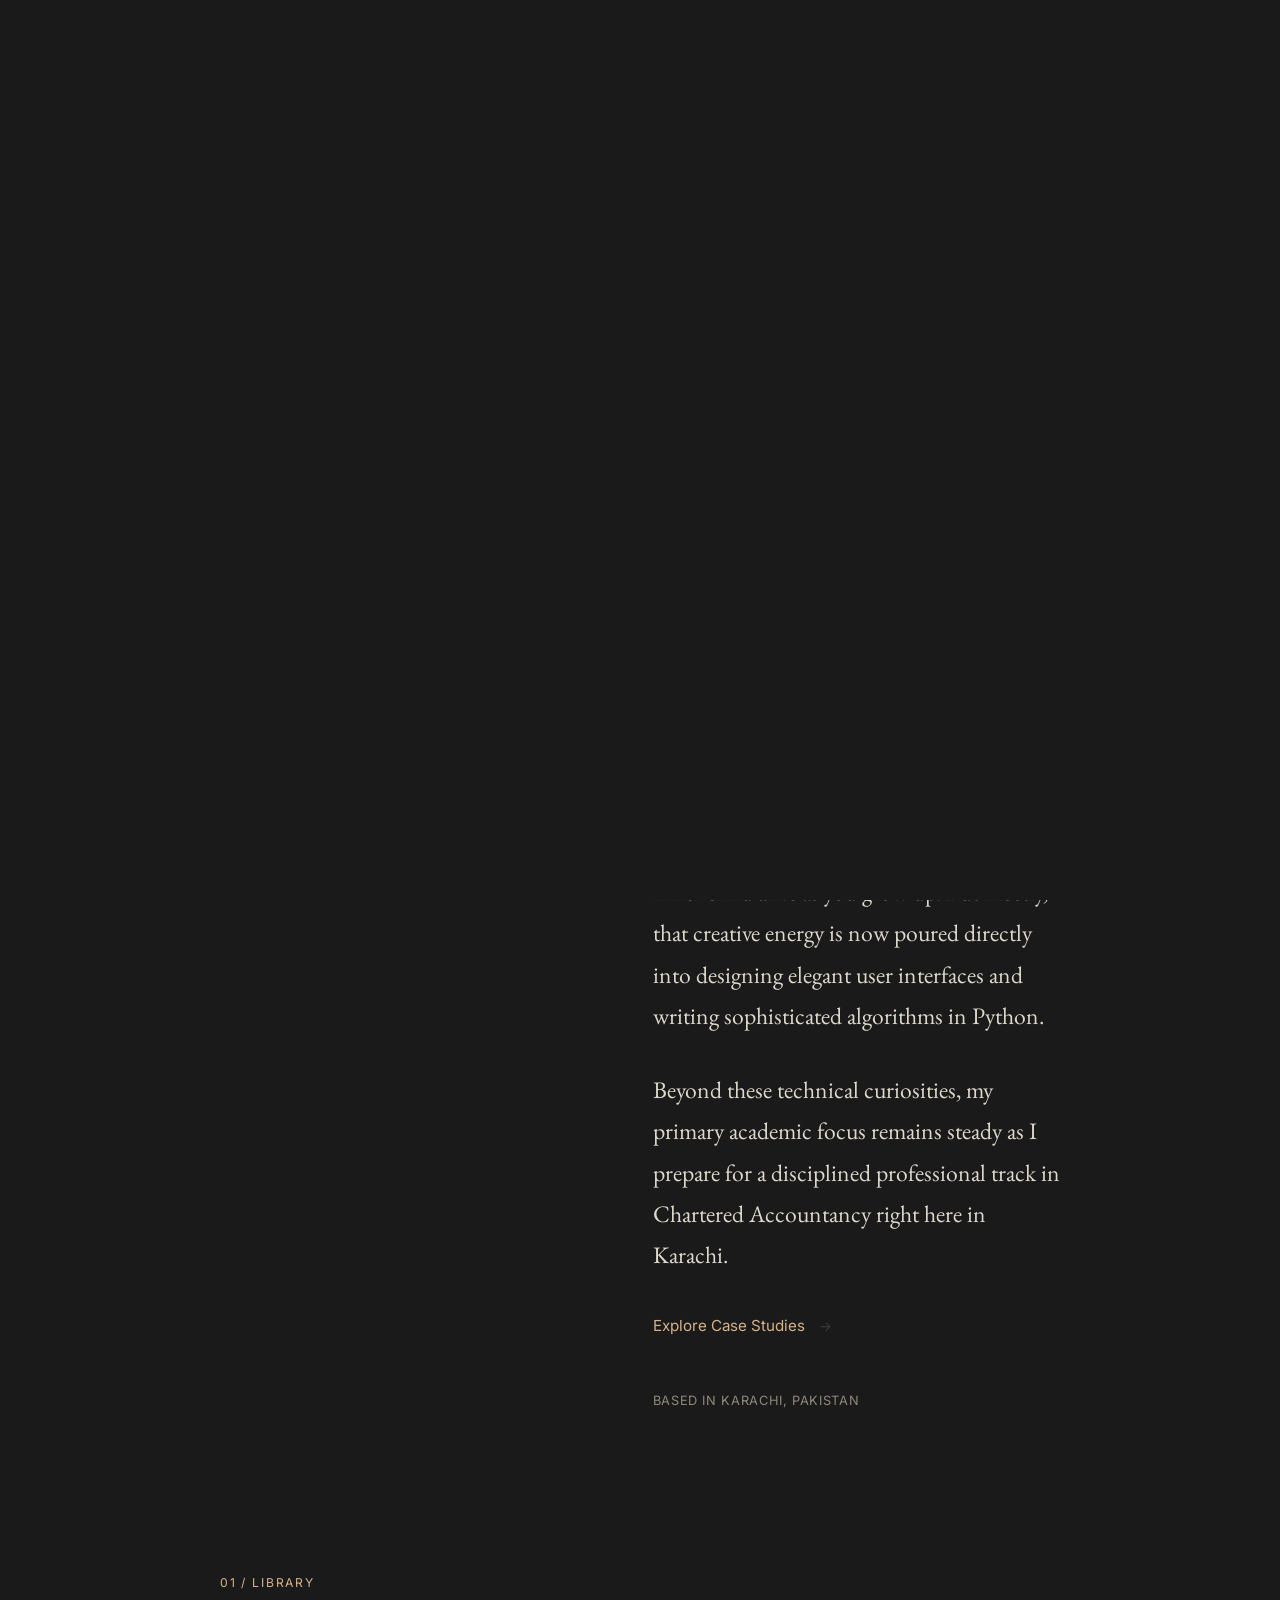
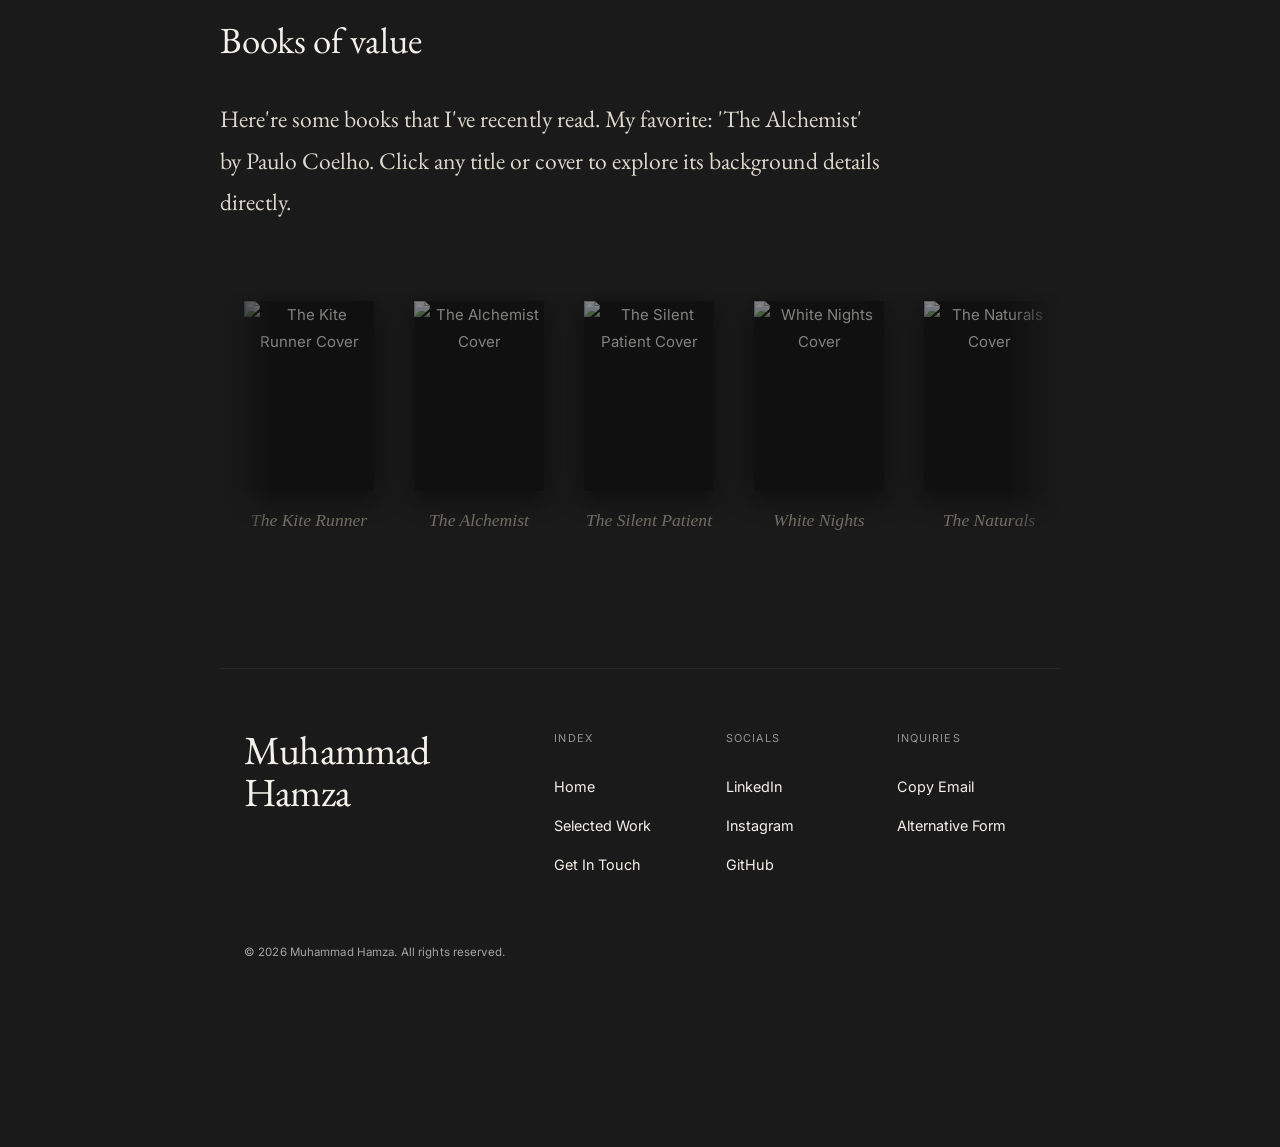
==== index.html @ 4ee31a24 "Perf/A11y: shift ink animation to word-by-word, defer heavy scripts, and inject Vercel caching" ====
<!DOCTYPE html>
<html lang="en">
<head>
    <meta charset="UTF-8">
    <meta name="viewport" content="width=device-width, initial-scale=1.0">
    <meta name="description" content="Muhammad Hamza — Student, technical hobbyist, and future Chartered Accountant. Inspired by structural design and code.">
    <meta name="google-site-verification" content="8ya0R3keSEG7zS24zyhqFqVVdqa3hj4BjKiwBQrNkWI" />
    <title>Muhammad Hamza — Portfolio & Ledger</title>
    <script src="https://cdnjs.cloudflare.com/ajax/libs/gsap/3.12.5/gsap.min.js" defer></script>
    <script src="https://cdnjs.cloudflare.com/ajax/libs/gsap/3.12.5/ScrollTrigger.min.js" defer></script>
    <script src="https://unpkg.com/lenis@1.1.18/dist/lenis.min.js" defer></script>
    <link rel="preconnect" href="https://fonts.googleapis.com">
    <link rel="preconnect" href="https://fonts.gstatic.com" crossorigin>
    <link rel="preconnect" href="https://covers.openlibrary.org">
    <link href="https://fonts.googleapis.com/css2?family=EB+Garamond:ital,wght@0,400;0,500;1,400;1,500&family=Inter:wght@300;400;500&display=swap" rel="stylesheet">
    <link rel="stylesheet" href="https://unpkg.com/lenis@1.1.18/dist/lenis.css">
    <link rel="stylesheet" href="styles.css">
    <link rel="preload" as="image" href="profile.webp" type="image/webp">
    <link rel="preload" as="image" href="https://covers.openlibrary.org/b/isbn/9781594631931-L.jpg" type="image/jpeg">
    <link rel="preload" as="image" href="https://covers.openlibrary.org/b/isbn/9780062315007-L.jpg" type="image/jpeg">
    <link rel="preload" as="image" href="https://covers.openlibrary.org/b/isbn/9781250301697-L.jpg" type="image/jpeg">
    <link rel="preload" as="image" href="https://covers.openlibrary.org/b/isbn/9780241252086-L.jpg" type="image/jpeg">
    <link rel="preload" as="image" href="https://covers.openlibrary.org/b/isbn/9781423168232-L.jpg" type="image/jpeg">
    <link rel="preload" as="image" href="https://covers.openlibrary.org/b/isbn/9781423171829-L.jpg" type="image/jpeg">

    <script type="application/ld+json">
      {
      "@context": "https://schema.org",
      "@type": "Person",
      "name": "Muhammad Hamza",
      "url": "https://muhammadhamza27-commits.github.io/",
      "sameAs": [
      "https://www.linkedin.com/in/mohammed-hamza-941672419/",
      "https://github.com/muhammadhamza27-commits",
      "https://www.instagram.com/m.hamza.2007/"
      ],
      "jobTitle": "Accountancy & Technical Hobbyist",
      "alumniOf": {
      "@type": "EducationalOrganization",
      "name": "Your Institute/University Name"
      },
      "address": {
      "@type": "PostalAddress",
      "addressLocality": "Sukkur",
      "addressCountry": "PK"
      }
      }
    </script>
</head>
<body>
  <div class="page-transition-curtain"></div>
  <div class="print-grain-overlay"></div>
  <div class="viewport-scroll-rail">
    <div class="viewport-scroll-fill"></div>
  </div>
  <div class="toast-notification"></div>

  <div class="editorial-container">
    <header class="editorial-header reveal">
      <div class="signature">
        <a href="index.html" class="name-title no-select">Muhammad Hamza</a>
      </div>
      <nav class="editorial-nav" aria-label="Primary Navigation">
        <a href="index.html" class="active-page">Main</a>
        <a href="work.html">Work</a>
        <a href="contact.html">Contact</a>
      </nav>
    </header>

    <main>
      <section class="hero-narrative reveal">
        <div class="editorial-hero-grid">
          
          <div class="hero-visual-frame">
            <img src="profile.webp" 
                alt="Muhammad Hamza" 
                class="profile-image" 
                width="459" 
                height="612" 
                decoding="async">
          </div>

          <div class="hero-prose-frame">
            <h1 class="hero-statement">I have always been a builder. In childhood, it was Lego blocks; today, it is code.</h1>
            
            <p class="body-essay ink-reveal">
              I was in the eighth grade when I first discovered the world of websites, HTML, and core programming. That early realization anchored my path, showing me how simple structural text can generate living, interactive spaces.
            </p>
            <p class="body-essay ink-reveal">
              Back in my childhood, I used to spend hours painting and drawing. I still return to canvas and brush sometimes—you have to keep your inner child alive as you grow up. But mostly, that creative energy is now poured directly into designing <span class="highlight-word">elegant user interfaces</span> and writing <span class="highlight-word">sophisticated algorithms in Python</span>.
            </p>
            <p class="body-essay ink-reveal">
              Beyond these technical curiosities, my primary academic focus remains steady as I prepare for a disciplined professional track in <span class="highlight-word">Chartered Accountancy</span> right here in <span class="highlight-word">Karachi.</span>
            </p>

            <div class="narrative-actions">
              <a class="text-link accent-link" href="work.html">Explore Case Studies</a>
              <span class="divider">→</span>
            </div>
            
            <div class="metadata-row">
              <span>Based in Karachi, Pakistan</span>
            </div>
          </div>

        </div>
      </section>

      <section id="library" class="editorial-section reveal">
        <span class="section-label">01 / Library</span>
        <h2 class="section-title">Books of value</h2>
        <div class="section-content">
          <p class="body-essay">
            Here're some books that I've recently read. My favorite: <span class="highlight-word">'The Alchemist'</span> by Paulo Coelho.
            Click any title or cover to explore its background details directly.
          </p>
          
          <div class="books-shelf-viewport">
            <div class="books-shelf-track">
              
              <a href="https://www.google.com/search?q=The+Kite+Runner+book" target="_blank" rel="noopener noreferrer" class="book-card">
                <img src="https://covers.openlibrary.org/b/isbn/9781594631931-L.jpg" alt="The Kite Runner Cover" class="book-cover">
                <span class="book-title">The Kite Runner</span>
              </a>
              
              <a href="https://www.google.com/search?q=The+Alchemist+book+Paulo+Coelho" target="_blank" rel="noopener noreferrer" class="book-card">
                <img src="https://covers.openlibrary.org/b/isbn/9780062315007-L.jpg" alt="The Alchemist Cover" class="book-cover">
                <span class="book-title">The Alchemist</span>
              </a>
              
              <a href="https://www.google.com/search?q=The+Silent+Patient+book" target="_blank" rel="noopener noreferrer" class="book-card">
                <img src="https://covers.openlibrary.org/b/isbn/9781250301697-L.jpg" alt="The Silent Patient Cover" class="book-cover">
                <span class="book-title">The Silent Patient</span>
              </a>
              
              <a href="https://www.google.com/search?q=White+Nights+book+Fyodor+Dostoevsky" target="_blank" rel="noopener noreferrer" class="book-card">
                <img src="https://covers.openlibrary.org/b/isbn/9780241252086-L.jpg" alt="White Nights Cover" class="book-cover">
                <span class="book-title">White Nights</span>
              </a>
              
              <a href="https://www.google.com/search?q=The+Naturals+book+Jennifer+Lynn+Barnes" target="_blank" rel="noopener noreferrer" class="book-card">
                <img src="https://covers.openlibrary.org/b/isbn/9781423168232-L.jpg" alt="The Naturals Cover" class="book-cover">
                <span class="book-title">The Naturals</span>
              </a>
              
              <a href="https://www.google.com/search?q=Killer+Instinct+The+Naturals+book" target="_blank" rel="noopener noreferrer" class="book-card">
                <img src="https://covers.openlibrary.org/b/isbn/9781423171829-L.jpg" alt="Killer Instinct Cover" class="book-cover">
                <span class="book-title">Killer Instinct</span>
              </a>

            </div>
          </div>
        </div>
      </section>
    </main>

    <footer class="editorial-footer no-select">
      <div class="footer-matrix">
        
        <div class="footer-brand-col">
          <h2 class="footer-identity">Muhammad<br>Hamza</h2>
        </div>

        <div class="footer-directory-col">
          <span class="directory-label">Index</span>
          <ul class="directory-list">
            <li><a href="index.html" class="directory-link">Home</a></li>
            <li><a href="work.html" class="directory-link">Selected Work</a></li>
            <li><a href="contact.html" class="directory-link">Get In Touch</a></li>
          </ul>
        </div>

        <div class="footer-directory-col">
          <span class="directory-label">Socials</span>
          <ul class="directory-list">
            <li><a href="https://www.linkedin.com/in/mohammed-hamza-941672419/" target="_blank" rel="noopener noreferrer" class="directory-link">LinkedIn</a></li>
            <li><a href="https://www.instagram.com/m.hamza.2007/" target="_blank" rel="noopener noreferrer" class="directory-link">Instagram</a></li>
            <li><a href="https://github.com/muhammadhamza27-commits" target="_blank" rel="noopener noreferrer" class="directory-link">GitHub</a></li>
          </ul>
        </div>

        <div class="footer-directory-col">
          <span class="directory-label">Inquiries</span>
          <ul class="directory-list">
            <li><a href="#" id="email-copy-link" class="directory-link copy-email">Copy Email</a></li>
            <li><a href="https://docs.google.com/forms/d/e/1FAIpQLSfZaO0XqTc-kHXnE5SgjkXE6AfmqUNcoO1QNK1eS-RgxHBlfg/viewform?usp=publish-editor" target="_blank" rel="noopener noreferrer" class="directory-link">Alternative Form</a></li>
          </ul>
        </div>

      </div>

      <div class="footer-baseline">
        <p class="copyright-text">&copy; 2026 Muhammad Hamza. All rights reserved.</p>
      </div>
    </footer>
  </div>
  <script src="script.js" defer></script>
</body>
</html>
---- styles.css ----
/* ==========================================================
   Editorial Atmosphere
   Quiet • Architectural • Timeless
   ========================================================== */

:root {
  --bg: rgb(26, 26, 26);          /* Deep charcoal black */
  --text: #f4f1ea;       /* Premium vintage book cream */
  --muted: #8e897d;      /* Low-contrast editorial warm grey */
  --accent: #d4b28c;     /* Muted bronze / gold text ink */
  --editorial-highlight: #7c8c68; /* Low-saturation organic green highlight */
  --font-body: 'Inter', system-ui, sans-serif;
  --font-display: 'EB Garamond', 'Adobe Caslon Pro', Georgia, serif;
  --max-width: 840px;    
}

/* ==========================================================
   Custom Editorial Text Selection 
   ========================================================== */
::selection {
  background-color: rgba(212, 178, 140, 0.25); /* Monastic Bronze Tint Example */
  color: #ffffff;
}

/* Safari specific styling path safety */
::-webkit-selection {
  background-color: rgba(212, 178, 140, 0.25);
  color: #ffffff;
}

* {
  box-sizing: border-box;
}

/* ==========================================================
   UI Layout Selection Prevention (Preserves Specificity)
   ========================================================== */

/* 1. Global Safety Reset: Target operational and interactive frames */
.editorial-header,
.editorial-footer,
.form-submit-btn,
.no-select,
nav,
a, 
button {
  -webkit-user-select: none; /* Safari */
  -moz-user-select: none;    /* Firefox */
  -ms-user-select: none;     /* IE10+/Edge */
  user-select: none;         /* Standard syntax */
}

/* 2. Explicit Override: Force content fields to remain fully interactive */
.body-essay,
.hero-statement,
p,
span:not(.ink-word):not(.ink-char),
article {
  -webkit-user-select: text;
  -moz-user-select: text;
  -ms-user-select: text;
  user-select: text;
}

/* --------------------------------------------------------
   Cinematic Page Transition (The Curtain)
   -------------------------------------------------------- */
.page-transition-curtain {
  position: fixed;
  top: 0;
  left: 0;
  width: 100vw;
  height: 100vh;
  background-color: var(--bg); 
  z-index: 999999; 
  transform-origin: top center;
  pointer-events: none; 
  transform: scaleY(1); 
  will-change: transform;
}

/* --------------------------------------------------------
   Custom Viewport Experience
   -------------------------------------------------------- */
html {
  background-color: var(--bg);
  scrollbar-width: none; 
}

html::-webkit-scrollbar {
  display: none; 
}

/* Architectural Edge Rail */
.viewport-scroll-rail {
  position: fixed;
  top: 0;
  right: 0;
  width: 5px; 
  height: 100vh;
  background-color: rgba(255, 255, 255, 0.03); 
  z-index: 9998;
  pointer-events: none; 
}

.viewport-scroll-fill {
  width: 100%;
  height: 100%;
  background: linear-gradient(to bottom, var(--accent) 0%, var(--editorial-highlight) 100%);
  transform-origin: top center;
  transform: scaleY(0); 
  will-change: transform;
}

body {
  margin: 0;
  min-height: 100vh;
  color: var(--text);
  font-family: var(--font-body);
  background-color: var(--bg);
  line-height: 1.8;
  font-size: 15px;
  -webkit-font-smoothing: antialiased;
}

/* Strip browser default styling from links */
a, a:visited, a:hover, a:active {
  color: inherit;
  text-decoration: none;
}

/* --- Master Grid Restraint (GSAP Fixed Margin) --- */
.editorial-container {
  width: min(calc(100% - 48px), var(--max-width));
  margin: 180px auto 120px; 
  padding: 0;
}

/* --------------------------------------------------------
   High-Tension Sticky Header Architecture
   -------------------------------------------------------- */
.editorial-header {
  position: fixed;
  top: 0;
  left: 0;
  width: 100%;
  padding: 24px 0 12px 0; 
  z-index: 1000;
  background-color: rgba(26, 26, 26, 0.85); 
  backdrop-filter: blur(12px); 
  -webkit-backdrop-filter: blur(12px);
  border-bottom: 1px solid rgba(255, 255, 255, 0.04); 
  display: flex;
  flex-direction: column;
  align-items: center; 
  gap: 12px; 
  will-change: transform;
}

.name-title {
  font-family: var(--font-display);
  font-size: 3.1rem;
  font-weight: 400;
  font-style: italic;
  letter-spacing: -0.02em;
  color: var(--text);
  line-height: 1; 
  text-align: center;
}

/* --------------------------------------------------------
   Navigation & Ledger Rule Setup
   -------------------------------------------------------- */
.editorial-nav {
  display: flex;
  justify-content: center;
  gap: 32px;
  font-size: 0.85rem;
  letter-spacing: 0.06em;
  text-transform: uppercase;
  position: relative;
  padding-bottom: 4px; 
  width: max-content;
}

.editorial-nav a {
  color: var(--muted);
  will-change: opacity, color; 
  transition: color 0.3s ease;
}

.editorial-nav .active-page {
  color: var(--text);
  opacity: 1;
}

.nav-ledger-marker {
  position: absolute;
  bottom: 0;
  left: 0;
  height: 1px;
  background-color: var(--accent);
  width: 0px;
  pointer-events: none;
  transform-origin: left center;
  will-change: transform, width;
}

/* --------------------------------------------------------
   Narrative Main Engine Spacing
   -------------------------------------------------------- */
main {
  display: flex;
  flex-direction: column;
  gap: 160px;
}

.editorial-hero-grid {
  display: grid;
  grid-template-columns: 0.95fr 1.05fr;
  gap: 64px;
  align-items: start;
}

.hero-visual-frame {
  width: 100%;
  aspect-ratio: 3 / 4;
  background-color: #0d0d0d;
  border: 1px solid rgba(255, 255, 255, 0.04);
  overflow: hidden;
  position: relative;
}

.profile-image {
  width: 100%;          /* Forces the image to adapt to the fluid grid container */
  height: 100%;         /* Spans the full height of the grid cell */
  object-fit: cover;    /* Crucial: Prevents stretching/distortion by cropping cleanly */
  object-position: center; 
  display: block;
}

.portrait-img-raw {
  width: 100%;
  height: 100%; 
  object-fit: cover;
  display: block;
  filter: grayscale(15%) contrast(1.03);
}

.hero-visual-frame:hover .portrait-img-raw {
  filter: grayscale(0%) contrast(1.05);
}

.hero-prose-frame {
  display: flex;
  flex-direction: column;
  gap: 32px;
}

.hero-statement {
  font-family: var(--font-display);
  font-size: clamp(2.1rem, 4.5vw, 3.2rem);
  font-weight: 400;
  line-height: 1.2;
  letter-spacing: -0.02em;
  text-wrap: balance;
  color: var(--text);
  margin: 0 0 8px 0;
}

.body-essay {
  font-family: var(--font-display);
  font-size: 1.48rem;
  font-weight: 400;
  line-height: 1.75;
  color: #ded9cd;
  margin: 0;
  max-width: 60ch;
}

.editorial-emphasis {
  font-family: var(--font-display);
  font-style: italic;
  font-weight: 400;
  color: var(--text); 
}

.highlight-link { color: var(--editorial-highlight); }
.text-link, .inline-underline, .highlight-link {
  position: relative;
  text-decoration: none !important;
  border-bottom: none !important;
  padding-bottom: 2px;
}
.text-link::after, .inline-underline::after, .highlight-link::after {
  content: '';
  position: absolute;
  left: 0;
  bottom: -2px;
  width: 100%;
  height: 1px;
  background-color: currentColor;
  transition: transform 0.6s cubic-bezier(0.19, 1, 0.22, 1);
}
.text-link::after { transform: scaleX(0); transform-origin: right center; }
.text-link:hover::after { transform: scaleX(1); transform-origin: left center; }
.inline-underline::after, .highlight-link::after { transform: scaleX(1); transform-origin: left center; }
.inline-underline::after { background-color: var(--accent); }
.highlight-link::after { background-color: rgba(124, 140, 104, 0.6); }
.inline-underline:hover::after, .highlight-link:hover::after { transform: scaleX(0); transform-origin: right center; }

.narrative-actions { display: flex; align-items: center; gap: 14px; font-size: 0.95rem; margin-top: 4px; }
.text-link:hover ~ .divider { color: var(--accent); transition: color 0.6s ease; }
.accent-link { color: var(--accent); }
.divider { color: rgba(255, 255, 255, 0.15); font-size: 0.85rem; }

.metadata-row {
  display: flex;
  flex-direction: column;
  gap: 6px;
  font-size: 0.8rem;
  letter-spacing: 0.05em;
  color: var(--muted);
  text-transform: uppercase;
  margin-top: 16px;
}

.editorial-section { display: flex; flex-direction: column; gap: 24px; }
.section-label { font-size: 0.76rem; text-transform: uppercase; letter-spacing: 0.15em; color: var(--accent); }
.section-title { font-family: var(--font-display); font-size: 2.3rem; font-weight: 400; line-height: 1.2; margin: 0 0 12px 0; }
.section-content { display: flex; flex-direction: column; gap: 28px; }

/* --------------------------------------------------------
   Scrollytelling Path & Timelines
   -------------------------------------------------------- */
.narrative-timeline { display: flex; flex-direction: column; gap: 40px; }
.timeline-row { display: flex; flex-direction: column; gap: 10px; padding-bottom: 24px; border-bottom: 1px solid rgba(255, 255, 255, 0.04); transition: border-bottom-color 0.4s ease; }
.timeline-row:hover { border-bottom-color: rgba(212, 178, 140, 0.2); }
.timeline-meta { font-size: 0.85rem; color: var(--accent); letter-spacing: 0.02em; }
.timeline-body { font-family: var(--font-display); font-size: 1.4rem; color: #ded9cd; margin: 0; }

.timeline-scroll-wrapper {
  position: relative;
  display: flex;
  gap: 40px;
  top: 0;
  height: 100%;
}
.timeline-scroll-wrapper .narrative-timeline { flex: 1; }

.scroll-track { position: relative; width: 2px; flex-shrink: 0; margin-top: 8px; margin-bottom: 24px; }
.scroll-line-bg { position: absolute; top: 0; left: 50%; transform: translateX(-50%); width: 1px; height: 100%; background-color: rgba(255, 255, 255, 0.06); }
.scroll-line-fill { position: absolute; top: 0; left: 50%; transform: translateX(-50%) scaleY(0); transform-origin: top center; width: 1px; height: 100%; background: linear-gradient(to bottom, transparent 0%, rgba(212, 178, 140, 0.2) 40%, var(--accent) 100%); will-change: transform; }
.scroll-dot { position: absolute; top: 0; left: 50%; transform: translate(-50%, 0); width: 7px; height: 7px; border-radius: 50%; background-color: var(--text); box-shadow: 0 0 12px 2px rgba(212, 178, 140, 0.4); z-index: 2; will-change: top; outline: none; }
.scroll-dot:focus { outline: 2px solid var(--accent); outline-offset: 2px; }

@media (max-width: 768px) {
  .scroll-dot { width: 12px; height: 12px; transform: translate(-50%, -50%); }
}

/* Bookshelf */
.books-shelf-viewport { width: 100%; position: relative; margin-top: 40px; padding-bottom: 20px; mask-image: linear-gradient(to right, transparent, #000 6%, #000 94%, transparent); -webkit-mask-image: linear-gradient(to right, transparent, #000 6%, #000 94%, transparent); }
.books-shelf-track { display: flex; gap: 40px; overflow-x: auto; overflow-y: hidden; padding: 10px 24px 32px 24px; scrollbar-width: thin; scrollbar-color: rgba(212, 178, 140, 0.25) rgba(255, 255, 255, 0.02); }
.books-shelf-track::-webkit-scrollbar { height: 3px; }
.books-shelf-track::-webkit-scrollbar-track { background: rgba(255, 255, 255, 0.02); border-radius: 4px; margin: 0 40px; }
.books-shelf-track::-webkit-scrollbar-thumb { background: rgba(212, 178, 140, 0.25); border-radius: 4px; }
.books-shelf-track::-webkit-scrollbar-thumb:hover { background: var(--accent); box-shadow: 0 0 10px rgba(212, 178, 140, 0.4); }

.book-card { display: flex; flex-direction: column; gap: 14px; align-items: center; text-align: center; width: 130px; flex-shrink: 0; color: inherit; cursor: pointer; position: relative; outline: none; }
.book-card:focus-visible .book-cover { outline: 2px solid var(--accent); outline-offset: 4px; }
.book-cover { height: 190px; width: 130px; object-fit: cover; background-color: #0d0d0d; filter: grayscale(40%) contrast(0.9) brightness(0.65); opacity: 0.85; box-shadow: 0 8px 24px rgba(0, 0, 0, 0.8); transition: transform 0.6s cubic-bezier(0.19, 1, 0.22, 1), filter 0.6s cubic-bezier(0.19, 1, 0.22, 1), opacity 0.6s cubic-bezier(0.19, 1, 0.22, 1), box-shadow 0.6s cubic-bezier(0.19, 1, 0.22, 1); }
.book-title { font-family: "Cormorant Garamond", serif; font-size: 1.1rem; font-style: italic; color: var(--muted); opacity: 0.75; transition: transform 0.6s cubic-bezier(0.19, 1, 0.22, 1), color 0.4s ease, opacity 0.4s ease; }

.books-shelf-track:hover .book-cover { filter: grayscale(50%) contrast(0.9) brightness(0.5); opacity: 0.7; }
.books-shelf-track:hover .book-title { opacity: 0.5; }
.books-shelf-track .book-card:hover .book-cover { transform: translateY(-8px) scale(1.03); filter: grayscale(0%) contrast(1.05) brightness(1); opacity: 1; box-shadow: 0 22px 44px rgba(0, 0, 0, 0.6), 0 0 24px rgba(212, 178, 140, 0.25); }
.books-shelf-track .book-card:hover .book-title { transform: translateY(-4px); color: var(--accent); opacity: 1; }

html.lenis, html.lenis body { height: auto; }
.lenis.lenis-smooth { scroll-behavior: auto !important; }
.lenis.lenis-smooth [data-lenis-prevent] { overscroll-behavior: contain; }
.lenis.lenis-stopped { overflow: hidden; }

/* ==========================================================
   Responsive Viewport Balancing (Mobile High-Tension)
   ========================================================== */
@media (max-width: 768px) {
  .editorial-container { margin-top: 90px; padding-top: 0; }
  .editorial-header { padding: 16px 0 8px 0; gap: 4px; }
  .name-title { font-size: 2rem; }
  .editorial-nav { width: 100%; gap: 16px; font-size: 0.75rem; padding-bottom: 4px; }
  .editorial-nav a { padding: 2px 8px; }
  .editorial-hero-grid { grid-template-columns: 1fr; gap: 40px; }
  .books-shelf-viewport { mask-image: none; -webkit-mask-image: none; }
  .books-shelf-track { gap: 28px; padding: 0 16px; }
  .book-card { width: 115px; }
  .book-cover { height: 165px; width: 115px; }
  .book-title { font-size: 1rem; }
  .timeline-scroll-wrapper { gap: 24px; top: 0; height: 100%; }
}

/* --------------------------------------------------------
   Editorial Lists (Work & Academics Fix)
   -------------------------------------------------------- */
.section-content ul {
  list-style: none;
  padding: 0;
  margin: 0;
  display: flex;
  flex-direction: column;
  gap: 12px;
}

.section-content li {
  font-family: var(--font-display);
  font-size: 1.48rem;
  font-weight: 400;
  line-height: 1.75;
  color: #ded9cd;
  position: relative;
  padding-left: 24px;
}

/* Custom architectural bullet point */
.section-content li::before {
  content: '•'; 
  position: absolute;
  left: 4px;
  color: var(--accent);
  font-size: 1.2rem;
  opacity: 0.7;
}

/* Soften the bold tags to match the premium cream text */
.section-content li strong {
  color: var(--text);
  font-weight: 500;
  letter-spacing: 0.01em;
}

/* ==========================================================
   Architectural Ledger Form Aesthetics
   ========================================================== */

.editorial-form {
  margin: 32px 0 48px 0;
  display: flex;
  flex-direction: column;
  gap: 40px;
  width: 100%;
}

.form-group-row {
  display: grid;
  grid-template-columns: 1fr 1fr;
  gap: 40px;
}

@media (max-width: 768px) {
  .form-group-row {
    grid-template-columns: 1fr;
    gap: 40px;
  }
}

.form-group {
  display: flex;
  flex-direction: column;
  gap: 8px;
  position: relative;
}

.form-group label {
  font-family: var(--font-body);
  font-size: 0.72rem;
  text-transform: uppercase;
  letter-spacing: 0.12em;
  color: var(--accent);
  font-weight: 500;
}

@media (max-width: 768px) {
  .form-group label {
    font-size: 0.85rem;
  }
}

.form-group input,
.form-group textarea {
  background: transparent;
  border: none;
  border-bottom: 1px solid rgba(255, 255, 255, 0.08);
  padding: 10px 0;
  color: var(--text);
  font-family: var(--font-display);
  font-size: 1.25rem;
  outline: none;
  border-radius: 0;
  transition: border-color 0.4s cubic-bezier(0.19, 1, 0.22, 1);
  -webkit-appearance: none;
  -moz-appearance: none;
  appearance: none;
}
.form-group textarea {
  resize: vertical;
  line-height: 1.6;
}

/* Custom Print-Ink Style Placeholders */
.form-group input::placeholder,
.form-group textarea::placeholder {
  color: rgba(255, 255, 255, 0.15);
  font-family: var(--font-display);
  font-size: 1.15rem;
  font-style: italic;
  transition: color 0.3s ease;
}

/* Dynamic Focus Engine */
.form-group input:focus::placeholder,
.form-group textarea:focus::placeholder {
  color: rgba(255, 255, 255, 0.03);
}

.form-group input:focus,
.form-group textarea:focus {
  border-bottom-color: var(--accent);
}

/* High-Tension Minimal Submission Block Button */
.form-submit-btn {
  align-self: flex-start;
  background: transparent;
  border: 1px solid rgba(212, 178, 140, 0.3);
  color: var(--accent);
  font-family: var(--font-body);
  font-size: 0.8rem;
  text-transform: uppercase;
  letter-spacing: 0.1em;
  padding: 14px 32px;
  cursor: pointer;
  position: relative;
  overflow: hidden;
  transition: color 0.5s cubic-bezier(0.19, 1, 0.22, 1), 
              border-color 0.5s cubic-bezier(0.19, 1, 0.22, 1),
              transform 0.3s ease;
}

.form-submit-btn:hover {
  color: var(--bg);
  border-color: var(--text);
}

.form-submit-btn::before {
  content: '';
  position: absolute;
  top: 0;
  left: 0;
  width: 100%;
  height: 100%;
  background-color: var(--text);
  transform: scaleY(0);
  transform-origin: bottom center;
  z-index: -1;
  transition: transform 0.5s cubic-bezier(0.19, 1, 0.22, 1);
}

.form-submit-btn:hover::before {
  transform: scaleY(1);
  transform-origin: top center;
}

.form-submit-btn:disabled {
  opacity: 0.6;
  cursor: not-allowed;
}

/* Form Feedback Messages */
.form-feedback {
  display: flex;
  align-items: center;
  gap: 12px;
  font-size: 0.9rem;
  margin-top: 16px;
  min-height: 20px;
}

.form-loading {
  display: none;
  align-items: center;
  gap: 8px;
  color: var(--accent);
}

.form-loading.active {
  display: flex;
}

.form-loading::after {
  content: '';
  width: 16px;
  height: 16px;
  border: 2px solid rgba(212, 178, 140, 0.3);
  border-top: 2px solid var(--accent);
  border-radius: 50%;
  animation: spin 0.8s linear infinite;
}

@keyframes spin {
  to { transform: rotate(360deg); }
}

.form-success {
  display: none;
  color: var(--editorial-highlight);
}

.form-success.active {
  display: block;
}

/* Toast Notification */
.toast-notification {
  position: fixed;
  bottom: 20px;
  left: 20px;
  padding: 12px 20px;
  background-color: rgba(26, 26, 26, 0.95);
  color: var(--accent);
  border: 1px solid var(--accent);
  font-family: var(--font-body);
  font-size: 0.85rem;
  opacity: 0;
  transform: translateY(20px);
  pointer-events: none;
  transition: opacity 0.3s ease, transform 0.3s ease;
  z-index: 10000;
  max-width: 300px;
  border-radius: 2px;
}

.toast-notification.active {
  opacity: 1;
  transform: translateY(0);
  pointer-events: auto;
}

@media (max-width: 768px) {
  .toast-notification {
    bottom: 10px;
    left: 10px;
    right: 10px;
    max-width: none;
  }
}

.form-submit-btn:active {
  transform: scale(0.96);
  background-color: rgba(212, 178, 140, 0.1);
}

/* Contact Channels / Socials Grid */
.contact-channels {
  display: grid;
  grid-template-columns: repeat(auto-fit, minmax(200px, 1fr));
  gap: 2rem;
  margin-top: 4rem;
  padding-top: 2rem;
  border-top: 1px solid rgba(0, 0, 0, 0.08); /* Or matching your text color with low opacity */
}

.channel-item {
  display: flex;
  flex-direction: column;
  gap: 0.5rem;
}

.channel-label {
  font-family: 'Inter', sans-serif;
  font-size: 0.75rem;
  text-transform: uppercase;
  letter-spacing: 0.05em;
  opacity: 0.5;
}

.contact-channels .text-link {
  font-family: 'EB Garamond', serif;
  font-size: 1.1rem;
  color: inherit;
  text-decoration: none;
  border-bottom: 1px solid transparent;
  transition: border-color 0.3s ease, opacity 0.3s ease;
  width: fit-content;
}

.contact-channels .text-link:hover {
  border-bottom-color: currentColor;
  opacity: 0.8;
}

/* Responsive adjustment for small Viewports */
@media (max-width: 600px) {
  .contact-channels {
    grid-template-columns: 1fr;
    gap: 1.5rem;
  }
}

/* ==========================================================
   Monotype Ink-Settling Effect
   ========================================================== */
.ink-reveal {
  position: relative;
  /* Prevent screen readers from reading the individual spans */
  /* The JS will handle the ARIA attributes to keep it accessible */
}

/* Mobile viewports: Text loads as normal, static, perfectly legible prose */
.ink-word {
  display: inline-block;
}

/* Desktop viewports: Prepare elements for the hardware-accelerated ink settling reveal */
@media (min-width: 769px) {
  .ink-char {
    display: inline-block;
    opacity: 0.08; /* The ghostly structural hint */
    color: var(--muted);
    filter: blur(4px);
    will-change: opacity, transform;
  }
}

.ink-word, .ink-char {
  display: inline-block;
  /* Tell the graphics card to prepare these properties on a separate composition layer */
  will-change: opacity, transform; 
}

/* ==========================================================
   Isolated UI Layout Selection Protection
   ========================================================== */

/* 1. Target structural layout frames without overriding typography classes */
.editorial-header,
.name-title,
.editorial-nav,
.editorial-footer,
.form-submit-btn,
.section-label,
.metadata-row,
.viewport-scroll-rail,
a, 
button {
  -webkit-user-select: none !important; /* Safari */
  -moz-user-select: none !important;    /* Firefox */
  -ms-user-select: none !important;     /* IE10+/Edge */
  user-select: none !important;         /* Standard syntax */
}

/* 2. Lock text content blocks as explicitly selectable */
.hero-statement,
.body-essay,
.timeline-body,
.section-content li,
p {
  -webkit-user-select: text !important;
  -moz-user-select: text !important;
  -ms-user-select: text !important;
  user-select: text !important;
}

/* ==========================================================
   Asymmetric Multi-Column Footer System
   ========================================================== */
.editorial-footer {
  background-color: var(--bg, #1a1a1a);
  padding: 60px 0 4rem;
  margin-top: 80px;
  width: 100%;
  box-sizing: border-box;
  display: flex;
  flex-direction: column;
  align-items: center;
  border-top: 1px solid rgba(255, 255, 255, 0.05);
}

.footer-matrix {
  display: grid;
  /* 4-column layout: Left branding column gets double space (2 parts), others get 1 part */
  grid-template-columns: 2fr 1fr 1fr 1fr; 
  gap: 3rem 2rem;
  width: min(calc(100% - 48px), 840px);
  align-items: start;
  margin: 0 auto 4rem;
}

/* --- Brand Identity Column --- */
.footer-identity {
  font-family: 'EB Garamond', serif;
  font-size: 2.5rem; /* Large, crisp branding presence */
  font-weight: 400;
  color: var(--text, #f4f1ea);
  line-height: 1.05;
  letter-spacing: -0.02em;
  margin: 0;
}

/* --- Directory Alignment Rails --- */
.footer-directory-col {
  display: flex;
  flex-direction: column;
  gap: 1.5rem;
}

.directory-label {
  font-family: 'Inter', sans-serif;
  font-size: 0.68rem;
  color: #949494; /* Boosted from low-contrast opacity layer to pass AA compliance standard */
  text-transform: uppercase;
  letter-spacing: 0.1em;
}

.directory-list {
  list-style: none;
  padding: 0;
  margin: 0;
  display: flex;
  flex-direction: column;
  gap: 0.75rem; /* Clean vertical spacing between menu links */
}

.directory-link {
  font-family: 'Inter', sans-serif;
  font-size: 0.9rem;
  color: var(--text);
  text-decoration: none;
  transition: color 0.35s cubic-bezier(0.25, 1, 0.5, 1);
  display: inline-block;
  width: fit-content;
}

/* Thematic Interaction State */
.directory-link:hover {
  color: var(--accent, #d4b28c); /* Shifts to your signature vintage bronze on hover */
}

/* --- Baseline Copyright Layout --- */
.footer-baseline {
  width: min(calc(100% - 48px), 840px);
  display: flex;
  justify-content: flex-start;
  align-items: center;
  margin: 0 auto;
}

.copyright-text {
  font-family: 'Inter', sans-serif;
  font-size: 0.72rem;
  color: rgba(255, 255, 255, 0.6); /* Shifted from 0.25 opacity up to 0.6 to clear contrast minimums */
  letter-spacing: 0.01em;
  margin: 0;
}

/* ==========================================================
   Responsive Adaptation Matrix (Mobile and Tablets)
   ========================================================== */
@media (max-width: 1024px) {
  .footer-matrix {
    /* Transition to 2-column layout on tablets */
    grid-template-columns: repeat(2, 1fr);
    gap: 2.5rem 1.5rem;
  }
}

@media (max-width: 768px) {
  .editorial-footer {
    padding: 40px 0 2rem;
    margin-top: 60px;
  }

  .footer-matrix {
    /* Collapse down to a clean, single-column reading flow on smartphones */
    grid-template-columns: 1fr;
    gap: 2.5rem;
    margin-bottom: 3rem;
  }

  .footer-identity {
    font-size: 1.8rem;
  }
  
  .footer-directory-col {
    gap: 1rem;
  }
}

.ink-word {
  display: inline-block;
  transform-origin: center center;
  will-change: transform, opacity, filter;
}
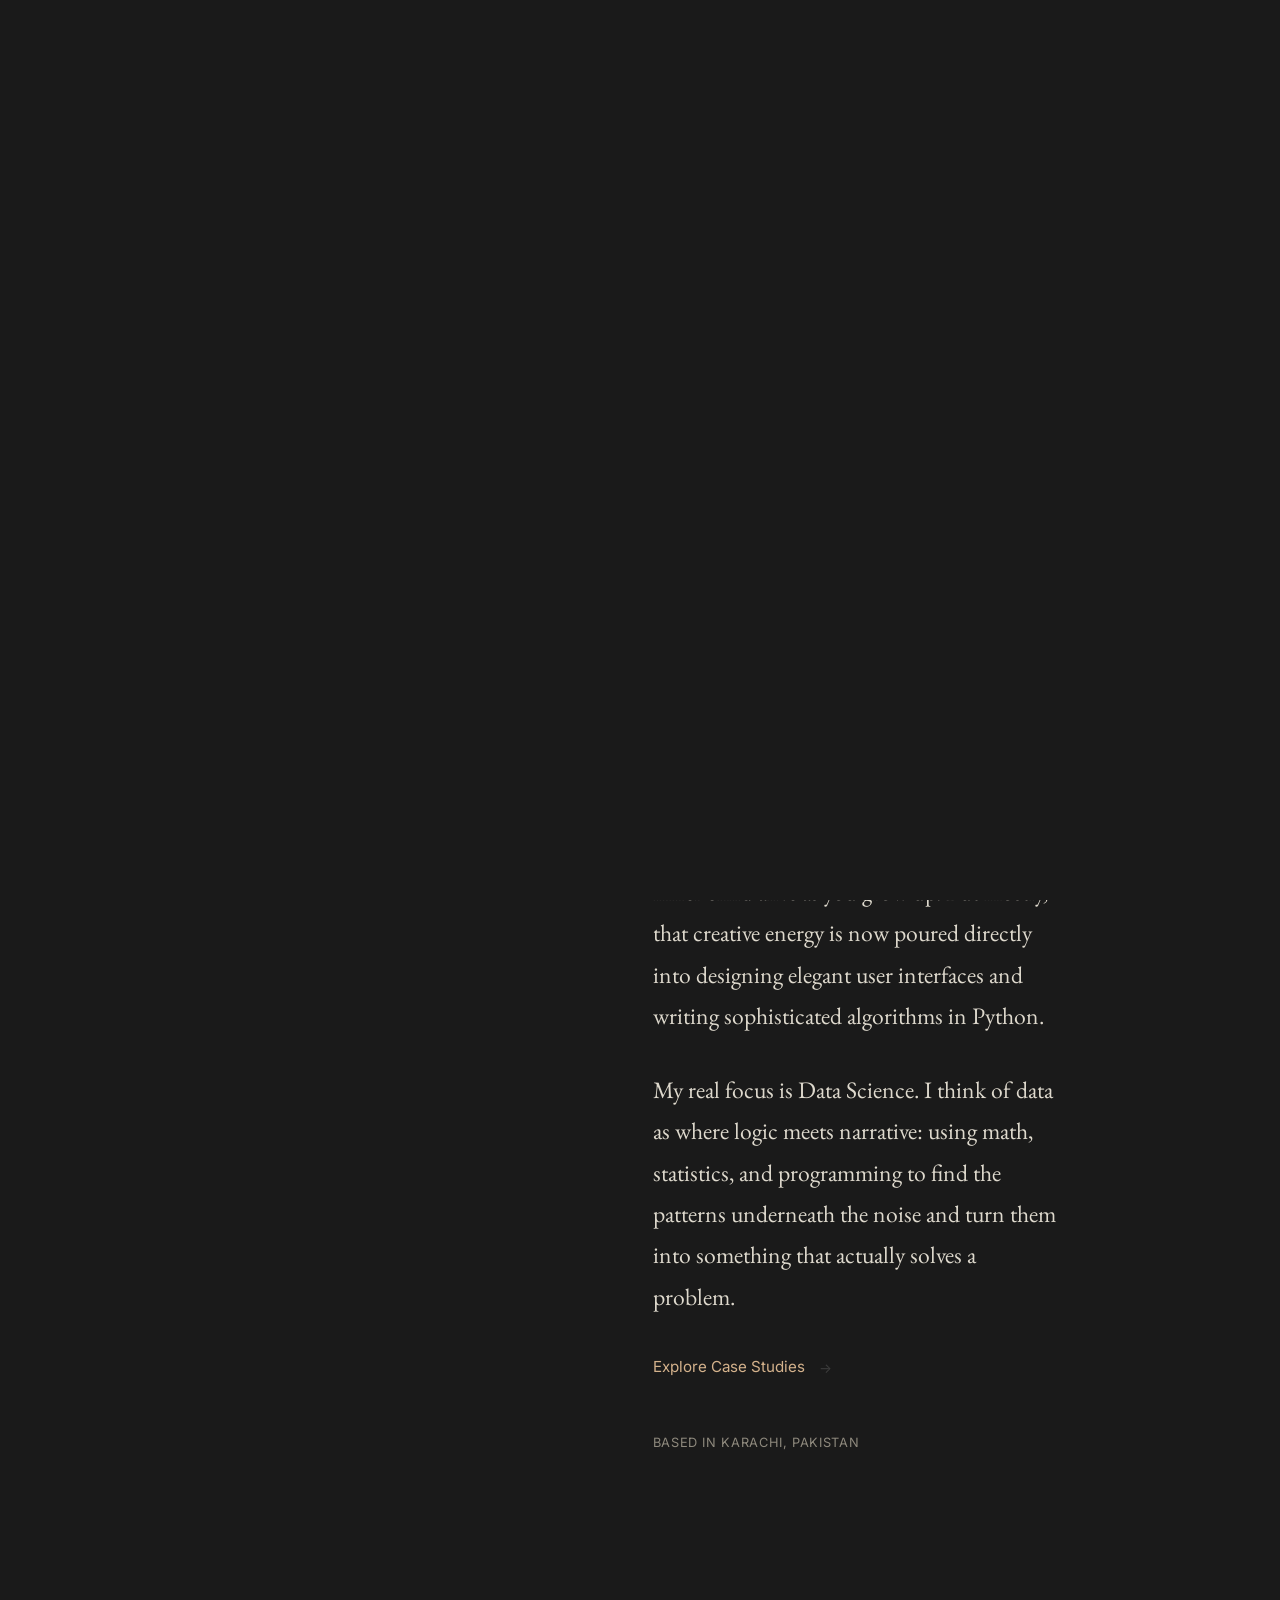
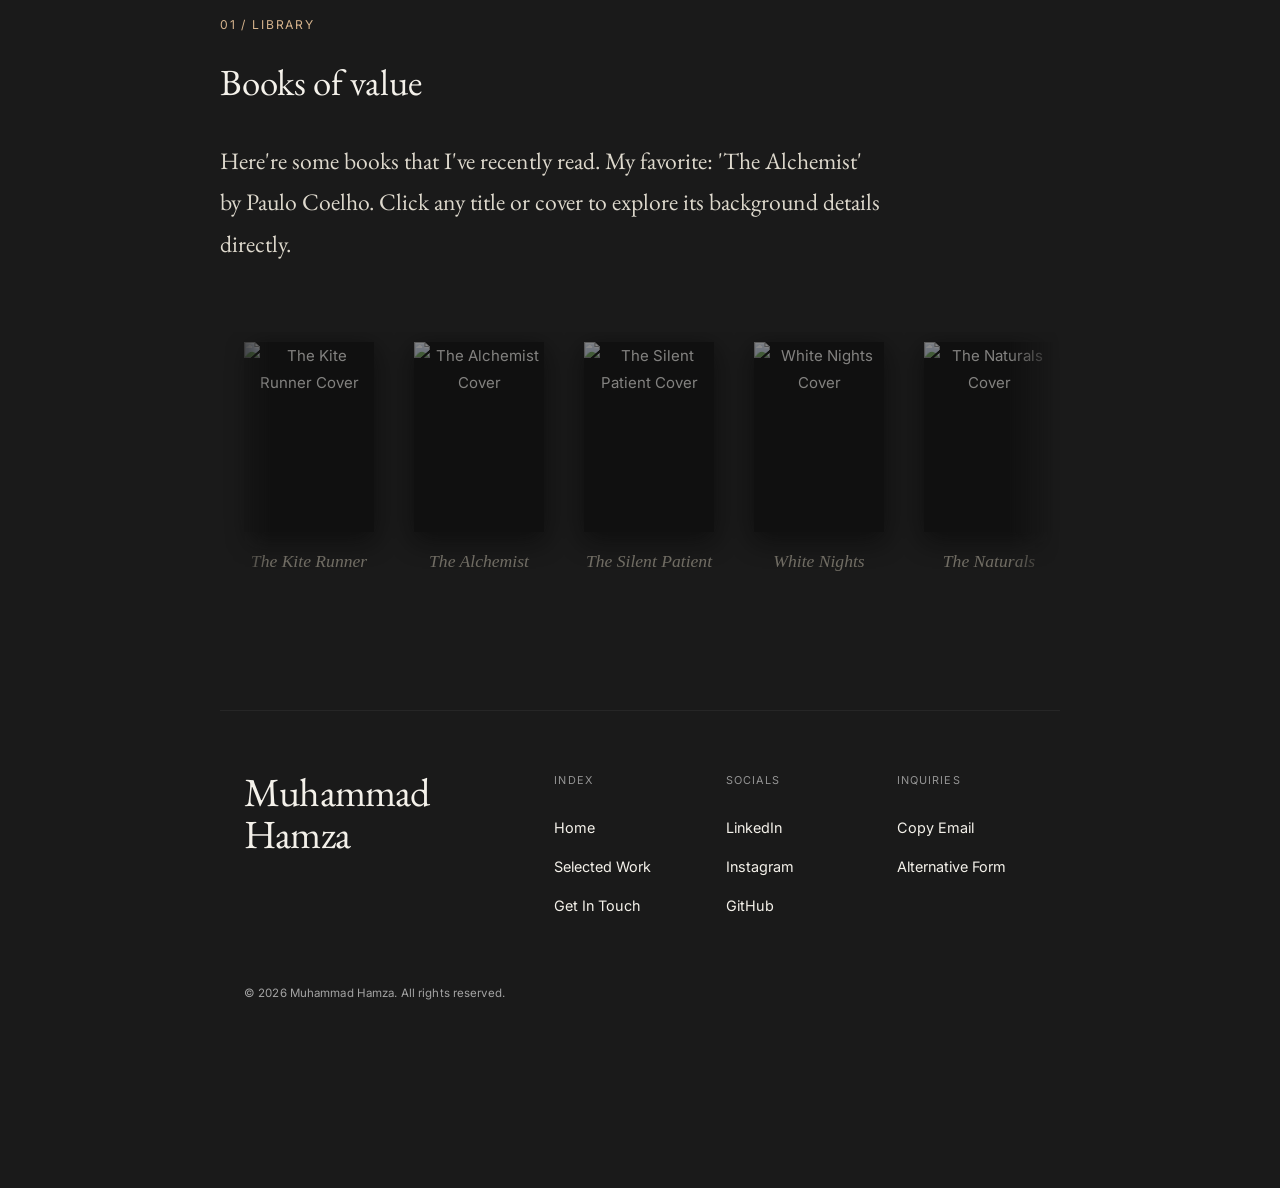
==== commit 7d5b4a60: "Fixing intro paragraph" ====
--- a/index.html
+++ b/index.html
@@ -9,6 +9,7 @@
     <script src="https://cdnjs.cloudflare.com/ajax/libs/gsap/3.12.5/gsap.min.js" defer></script>
     <script src="https://cdnjs.cloudflare.com/ajax/libs/gsap/3.12.5/ScrollTrigger.min.js" defer></script>
     <script src="https://unpkg.com/lenis@1.1.18/dist/lenis.min.js" defer></script>
+    <link rel="icon" type="image/svg+xml" href="favicon.svg">
     <link rel="preconnect" href="https://fonts.googleapis.com">
     <link rel="preconnect" href="https://fonts.gstatic.com" crossorigin>
     <link rel="preconnect" href="https://covers.openlibrary.org">
@@ -22,6 +23,7 @@
     <link rel="preload" as="image" href="https://covers.openlibrary.org/b/isbn/9780241252086-L.jpg" type="image/jpeg">
     <link rel="preload" as="image" href="https://covers.openlibrary.org/b/isbn/9781423168232-L.jpg" type="image/jpeg">
     <link rel="preload" as="image" href="https://covers.openlibrary.org/b/isbn/9781423171829-L.jpg" type="image/jpeg">
+    <link rel="alternate" type="text/markdown" title="LLM Summary" href="https://hamzaskr.github.io/MH-Personal-Portfolio/llms.txt">
 
     <script type="application/ld+json">
       {
@@ -90,9 +92,8 @@
               Back in my childhood, I used to spend hours painting and drawing. I still return to canvas and brush sometimes—you have to keep your inner child alive as you grow up. But mostly, that creative energy is now poured directly into designing <span class="highlight-word">elegant user interfaces</span> and writing <span class="highlight-word">sophisticated algorithms in Python</span>.
             </p>
             <p class="body-essay ink-reveal">
-              Beyond these technical curiosities, my primary academic focus remains steady as I prepare for a disciplined professional track in <span class="highlight-word">Chartered Accountancy</span> right here in <span class="highlight-word">Karachi.</span>
+              My real focus is Data Science. I think of data as where logic meets narrative: using math, statistics, and programming to find the patterns underneath the noise and turn them into something that actually solves a problem.
             </p>
-
             <div class="narrative-actions">
               <a class="text-link accent-link" href="work.html">Explore Case Studies</a>
               <span class="divider">→</span>
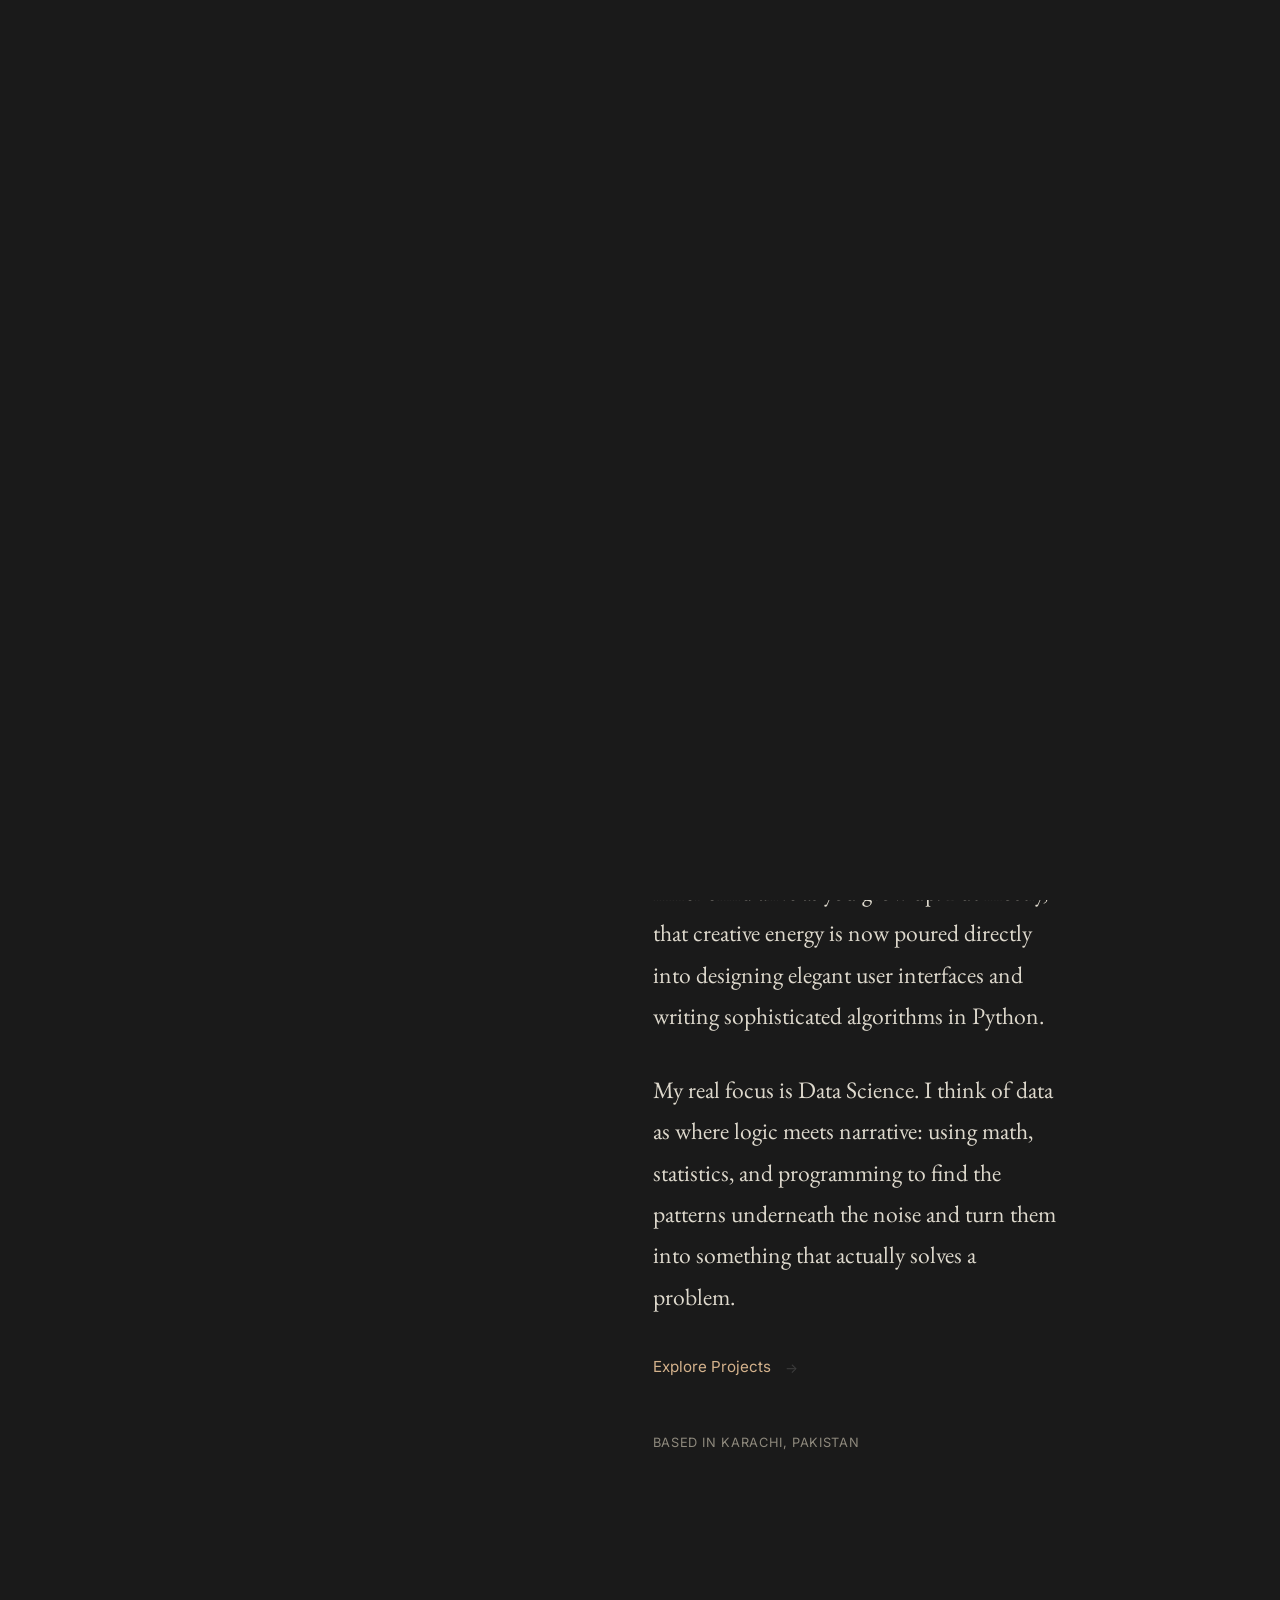
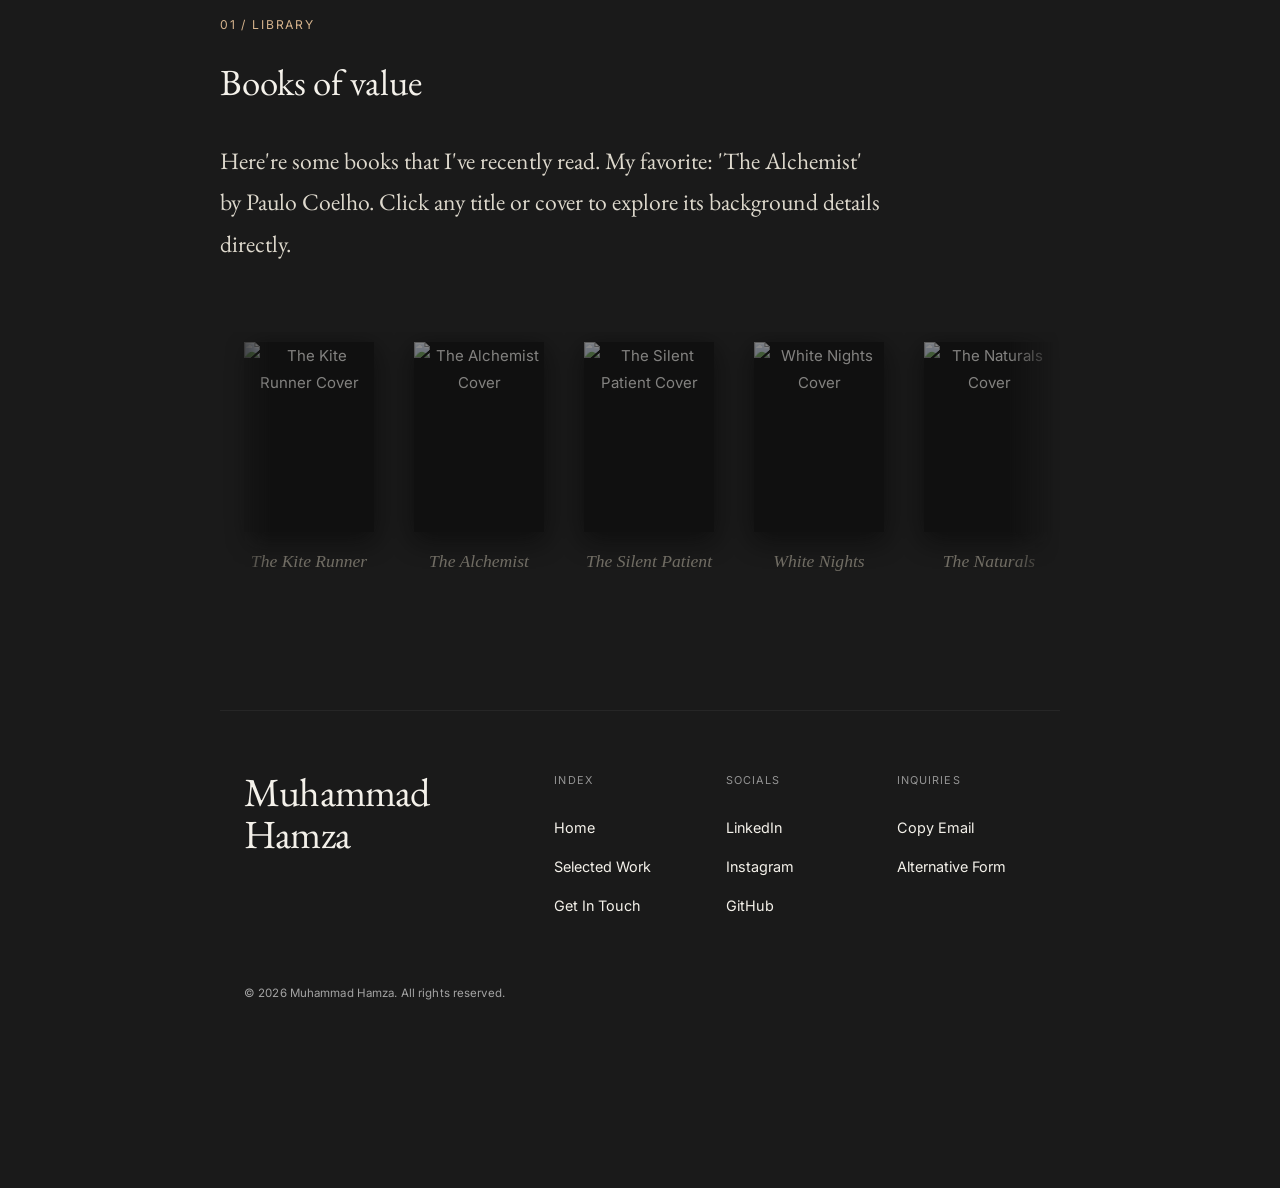
==== commit dd65a7b3: "Change link text from 'Case Studies' to 'Projects'" ====
--- a/index.html
+++ b/index.html
@@ -5,7 +5,7 @@
     <meta name="viewport" content="width=device-width, initial-scale=1.0">
     <meta name="description" content="Muhammad Hamza — Student, technical hobbyist, and future Chartered Accountant. Inspired by structural design and code.">
     <meta name="google-site-verification" content="8ya0R3keSEG7zS24zyhqFqVVdqa3hj4BjKiwBQrNkWI" />
-    <title>Muhammad Hamza — Portfolio & Ledger</title>
+    <title>Muhammad Hamza — Portfolio</title>
     <script src="https://cdnjs.cloudflare.com/ajax/libs/gsap/3.12.5/gsap.min.js" defer></script>
     <script src="https://cdnjs.cloudflare.com/ajax/libs/gsap/3.12.5/ScrollTrigger.min.js" defer></script>
     <script src="https://unpkg.com/lenis@1.1.18/dist/lenis.min.js" defer></script>
@@ -32,18 +32,18 @@
       "name": "Muhammad Hamza",
       "url": "https://muhammadhamza27-commits.github.io/",
       "sameAs": [
-      "https://www.linkedin.com/in/mohammed-hamza-941672419/",
-      "https://github.com/muhammadhamza27-commits",
+      "https://www.linkedin.com/in/hamzabuilds/",
+      "https://github.com/hamzaskr",
       "https://www.instagram.com/m.hamza.2007/"
       ],
-      "jobTitle": "Accountancy & Technical Hobbyist",
+      "jobTitle": "Computer Science student",
       "alumniOf": {
       "@type": "EducationalOrganization",
-      "name": "Your Institute/University Name"
+      "name": "Nixor College"
       },
       "address": {
       "@type": "PostalAddress",
-      "addressLocality": "Sukkur",
+      "addressLocality": "Karachi",
       "addressCountry": "PK"
       }
       }
@@ -95,7 +95,7 @@
               My real focus is Data Science. I think of data as where logic meets narrative: using math, statistics, and programming to find the patterns underneath the noise and turn them into something that actually solves a problem.
             </p>
             <div class="narrative-actions">
-              <a class="text-link accent-link" href="work.html">Explore Case Studies</a>
+              <a class="text-link accent-link" href="work.html">Explore Projects</a>
               <span class="divider">→</span>
             </div>
             
@@ -174,9 +174,9 @@
         <div class="footer-directory-col">
           <span class="directory-label">Socials</span>
           <ul class="directory-list">
-            <li><a href="https://www.linkedin.com/in/mohammed-hamza-941672419/" target="_blank" rel="noopener noreferrer" class="directory-link">LinkedIn</a></li>
+            <li><a href="https://www.linkedin.com/in/hamzabuilds/" target="_blank" rel="noopener noreferrer" class="directory-link">LinkedIn</a></li>
             <li><a href="https://www.instagram.com/m.hamza.2007/" target="_blank" rel="noopener noreferrer" class="directory-link">Instagram</a></li>
-            <li><a href="https://github.com/muhammadhamza27-commits" target="_blank" rel="noopener noreferrer" class="directory-link">GitHub</a></li>
+            <li><a href="https://github.com/hamzaskr" target="_blank" rel="noopener noreferrer" class="directory-link">GitHub</a></li>
           </ul>
         </div>
 
@@ -197,4 +197,4 @@
   </div>
   <script src="script.js" defer></script>
 </body>
-</html>+</html>
